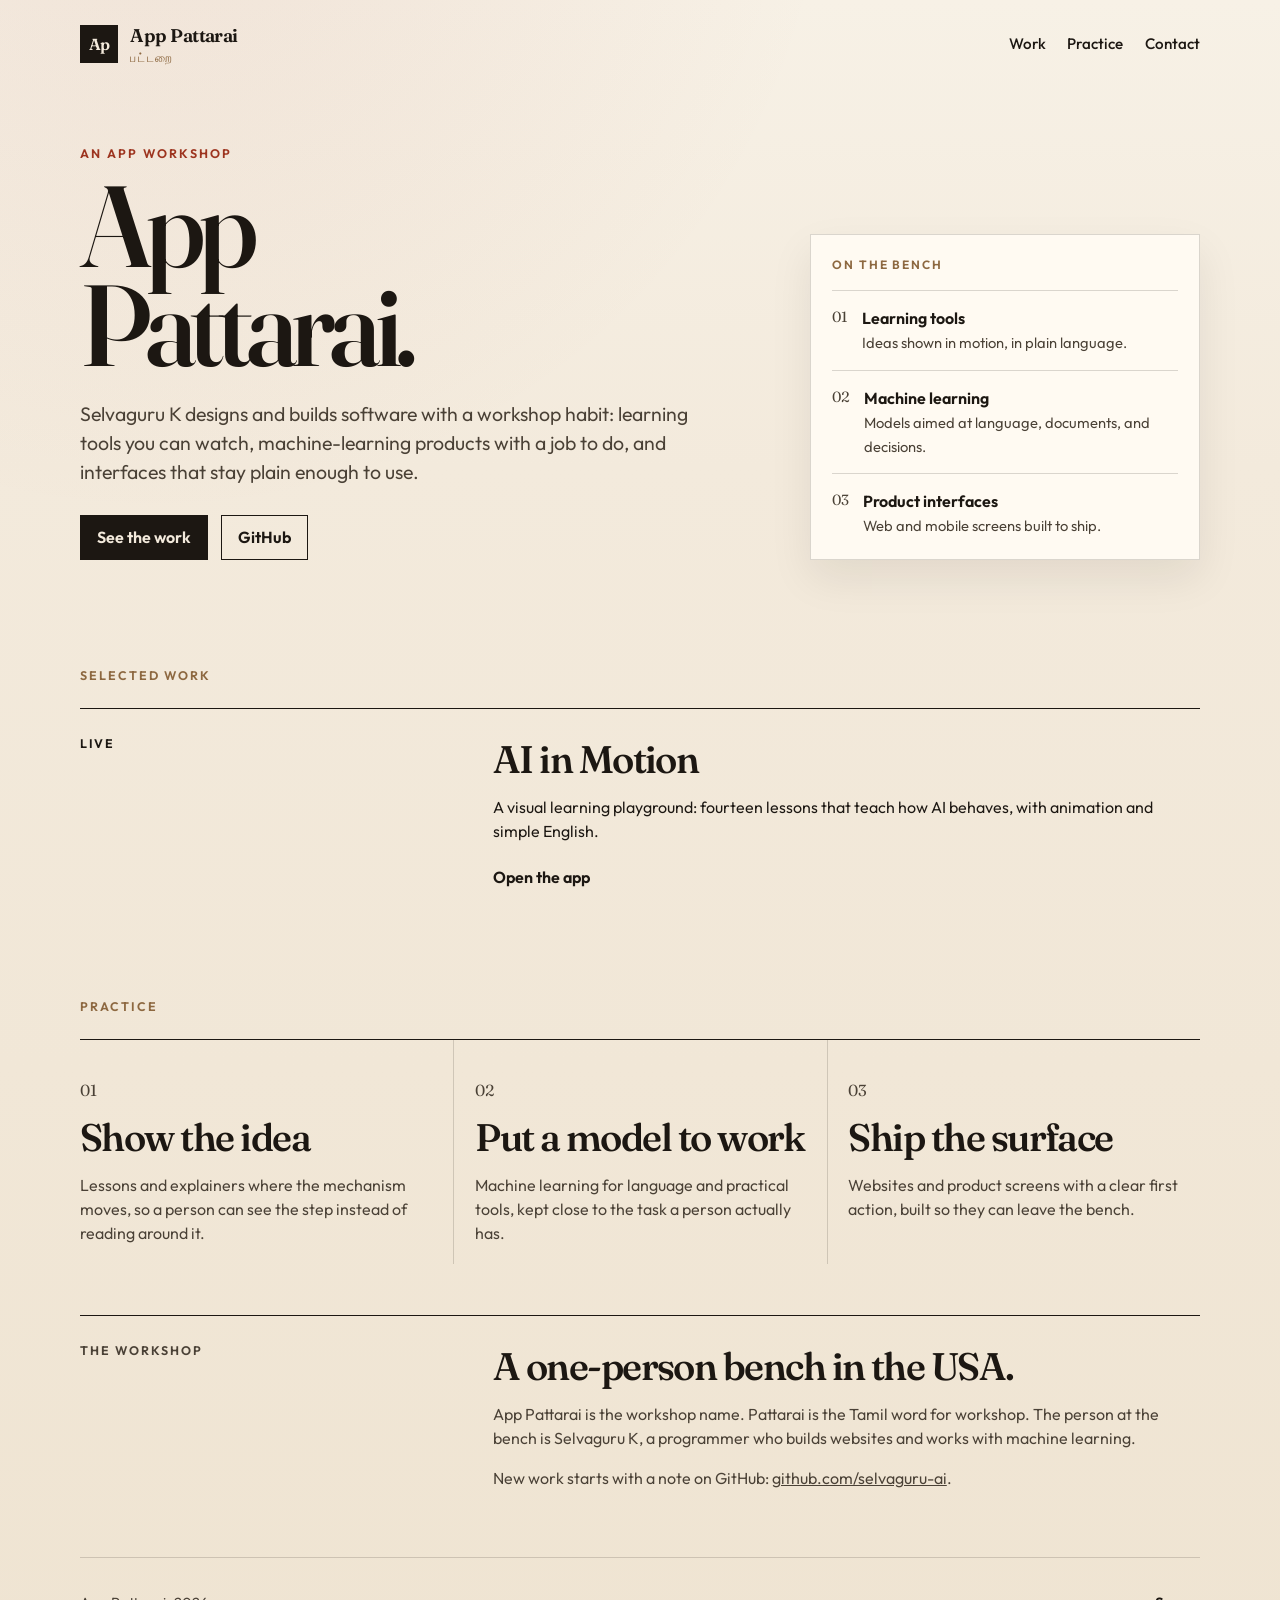
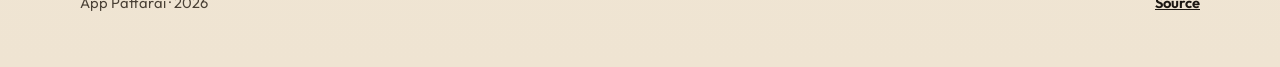
==== index.html @ 79a83de9 "Publish the App Pattarai workshop site. Co-authored-by: Cursor <cursoragent@cursor.com>" ====
<!DOCTYPE html>
<html lang="en">
  <head>
    <meta charset="utf-8" />
    <meta name="viewport" content="width=device-width, initial-scale=1" />
    <title>App Pattarai — an app workshop</title>
    <meta
      name="description"
      content="App Pattarai is Selvaguru K’s app workshop. We design and build learning tools, machine-learning products, and interfaces you can actually use."
    />
    <link rel="canonical" href="https://selvaguru-ai.github.io/" />
    <meta property="og:title" content="App Pattarai — an app workshop" />
    <meta
      property="og:description"
      content="Learning tools, machine-learning products, and interfaces, built by Selvaguru K."
    />
    <meta property="og:url" content="https://selvaguru-ai.github.io/" />
    <meta property="og:type" content="website" />
    <link rel="icon" href="favicon.svg" type="image/svg+xml" />
    <link rel="preconnect" href="https://fonts.googleapis.com" />
    <link rel="preconnect" href="https://fonts.gstatic.com" crossorigin />
    <link
      href="https://fonts.googleapis.com/css2?family=Fraunces:opsz,wght@9..144,500;9..144,620&family=Outfit:wght@380;500;640&display=swap"
      rel="stylesheet"
    />
    <style>
      :root {
        --ink: #1c1712;
        --ink-soft: #4a4136;
        --paper: #f3eadc;
        --paper-deep: #e7dcc8;
        --oxide: #9d341f;
        --brass: #8d6840;
        --line: rgba(28, 23, 18, 0.16);
        --shadow: 0 18px 40px rgba(28, 23, 18, 0.08);
      }

      * {
        box-sizing: border-box;
      }

      html {
        scroll-behavior: smooth;
      }

      body {
        margin: 0;
        color: var(--ink);
        background:
          radial-gradient(circle at 12% -10%, rgba(157, 52, 31, 0.08), transparent 32%),
          linear-gradient(180deg, #f7f1e6 0%, var(--paper) 28%, #efe4d2 100%);
        font-family: Outfit, "Avenir Next", "Segoe UI", sans-serif;
        font-weight: 380;
        line-height: 1.5;
      }

      a {
        color: inherit;
      }

      .skip {
        position: absolute;
        left: 1rem;
        top: -4rem;
        background: var(--ink);
        color: var(--paper);
        padding: 0.6rem 0.9rem;
        z-index: 5;
      }

      .skip:focus {
        top: 1rem;
      }

      .wrap {
        width: min(1120px, calc(100% - 2.4rem));
        margin: 0 auto;
      }

      header {
        display: flex;
        align-items: center;
        justify-content: space-between;
        gap: 1.5rem;
        padding: 1.35rem 0 0.4rem;
      }

      .brand {
        display: flex;
        align-items: center;
        gap: 0.75rem;
        text-decoration: none;
      }

      .mark {
        width: 2.4rem;
        height: 2.4rem;
        display: grid;
        place-items: center;
        background: var(--ink);
        color: var(--paper);
        font-family: Fraunces, Georgia, serif;
        font-weight: 620;
        letter-spacing: -0.04em;
      }

      .brand-name {
        font-family: Fraunces, Georgia, serif;
        font-size: 1.15rem;
        font-weight: 620;
        letter-spacing: -0.03em;
      }

      .brand small {
        display: block;
        color: var(--brass);
        font-family: Outfit, sans-serif;
        font-size: 0.72rem;
        font-weight: 500;
        letter-spacing: 0.14em;
        text-transform: uppercase;
      }

      nav {
        display: flex;
        gap: 1.35rem;
      }

      nav a {
        text-decoration: none;
        font-size: 0.95rem;
        font-weight: 500;
      }

      nav a:hover,
      nav a:focus-visible {
        color: var(--oxide);
      }

      .hero {
        display: grid;
        grid-template-columns: 1.4fr 0.8fr;
        gap: 3rem;
        align-items: end;
        padding: 4.5rem 0 3.5rem;
      }

      .eyebrow {
        margin: 0 0 0.8rem;
        color: var(--oxide);
        font-size: 0.78rem;
        font-weight: 640;
        letter-spacing: 0.18em;
        text-transform: uppercase;
      }

      h1 {
        margin: 0;
        font-family: Fraunces, Georgia, serif;
        font-weight: 560;
        font-size: clamp(4.2rem, 9vw, 7.4rem);
        line-height: 0.86;
        letter-spacing: -0.055em;
      }

      h1 span {
        display: block;
      }

      .lede {
        max-width: 38rem;
        margin: 1.5rem 0 0;
        color: var(--ink-soft);
        font-size: 1.22rem;
      }

      .actions {
        display: flex;
        flex-wrap: wrap;
        gap: 0.8rem;
        margin-top: 1.8rem;
      }

      .button {
        display: inline-flex;
        align-items: center;
        min-height: 2.8rem;
        padding: 0.55rem 1rem;
        text-decoration: none;
        font-weight: 640;
        border: 1px solid var(--ink);
      }

      .button.solid {
        background: var(--ink);
        color: var(--paper);
      }

      .button.solid:hover,
      .button.solid:focus-visible {
        background: var(--oxide);
        border-color: var(--oxide);
      }

      .button.ghost:hover,
      .button.ghost:focus-visible {
        background: var(--ink);
        color: var(--paper);
      }

      .ticket {
        background: #fffaf2;
        border: 1px solid var(--line);
        box-shadow: var(--shadow);
        padding: 1.3rem 1.3rem 0.4rem;
      }

      .ticket p {
        margin: 0 0 1rem;
        color: var(--brass);
        font-size: 0.75rem;
        font-weight: 640;
        letter-spacing: 0.16em;
        text-transform: uppercase;
      }

      .ticket ol {
        list-style: none;
        margin: 0;
        padding: 0;
      }

      .ticket li {
        display: grid;
        grid-template-columns: auto 1fr;
        gap: 0.85rem;
        padding: 0.95rem 0;
        border-top: 1px solid var(--line);
      }

      .ticket strong {
        display: block;
        font-weight: 640;
      }

      .ticket span {
        color: var(--ink-soft);
        font-size: 0.92rem;
      }

      .num {
        font-family: Fraunces, Georgia, serif;
        color: var(--oxide);
      }

      section {
        padding: 3.2rem 0;
      }

      .section-label {
        margin: 0 0 1.4rem;
        font-size: 0.78rem;
        font-weight: 640;
        letter-spacing: 0.16em;
        text-transform: uppercase;
        color: var(--brass);
      }

      .bench {
        display: grid;
        grid-template-columns: repeat(3, 1fr);
        border-top: 1px solid var(--ink);
      }

      .bench article {
        padding: 1.4rem 1.3rem 0.2rem 0;
      }

      .bench article + article {
        padding-left: 1.3rem;
        border-left: 1px solid var(--line);
      }

      h2 {
        margin: 0.35rem 0 0.45rem;
        font-family: Fraunces, Georgia, serif;
        font-size: clamp(1.8rem, 3vw, 2.4rem);
        font-weight: 560;
        letter-spacing: -0.04em;
        line-height: 1;
      }

      .bench p,
      .about p,
      .work p {
        color: var(--ink-soft);
      }

      .work-piece {
        display: grid;
        grid-template-columns: 0.7fr 1.3fr;
        gap: 2rem;
        padding: 1.6rem 0 0.4rem;
        border-top: 1px solid var(--ink);
        text-decoration: none;
      }

      .work-piece:hover h2,
      .work-piece:focus-visible h2 {
        color: var(--oxide);
      }

      .work-kicker {
        margin: 0;
        font-size: 0.78rem;
        font-weight: 640;
        letter-spacing: 0.14em;
        text-transform: uppercase;
      }

      .go {
        display: inline-block;
        margin-top: 0.4rem;
        font-weight: 640;
      }

      .about {
        display: grid;
        grid-template-columns: 0.7fr 1.3fr;
        gap: 2rem;
        border-top: 1px solid var(--ink);
        padding-top: 1.6rem;
      }

      footer {
        display: flex;
        justify-content: space-between;
        gap: 1rem;
        padding: 1.2rem 0 2.4rem;
        border-top: 1px solid var(--line);
        color: var(--ink-soft);
        font-size: 0.92rem;
      }

      footer a {
        font-weight: 640;
        color: var(--ink);
      }

      @media (max-width: 800px) {
        header,
        .hero,
        .bench,
        .work-piece,
        .about,
        footer {
          display: block;
        }

        nav {
          margin-top: 0.8rem;
        }

        .hero {
          padding-top: 2.6rem;
        }

        .ticket {
          margin-top: 2rem;
        }

        .bench article,
        .bench article + article {
          padding: 1.2rem 0;
          border-left: 0;
          border-top: 1px solid var(--line);
        }

        .work-piece h2,
        .about h2 {
          margin-top: 0.6rem;
        }

        footer {
          padding-bottom: 2rem;
        }

        footer p + p {
          margin-top: 0.4rem;
        }
      }

      @media (prefers-reduced-motion: reduce) {
        html {
          scroll-behavior: auto;
        }
      }
    </style>
  </head>
  <body>
    <a class="skip" href="#work">Skip to work</a>
    <div class="wrap">
      <header>
        <a class="brand" href="#top">
          <span class="mark" aria-hidden="true">Ap</span>
          <span>
            <span class="brand-name">App Pattarai</span>
            <small>பட்டறை</small>
          </span>
        </a>
        <nav aria-label="Primary">
          <a href="#work">Work</a>
          <a href="#practice">Practice</a>
          <a href="#contact">Contact</a>
        </nav>
      </header>

      <main id="top">
        <section class="hero">
          <div>
            <p class="eyebrow">An app workshop</p>
            <h1>
              <span>App</span>
              <span>Pattarai.</span>
            </h1>
            <p class="lede">
              Selvaguru K designs and builds software with a workshop habit:
              learning tools you can watch, machine-learning products with a
              job to do, and interfaces that stay plain enough to use.
            </p>
            <div class="actions">
              <a class="button solid" href="#work">See the work</a>
              <a class="button ghost" href="https://github.com/selvaguru-ai">GitHub</a>
            </div>
          </div>
          <aside class="ticket" aria-label="What the workshop takes on">
            <p>On the bench</p>
            <ol>
              <li>
                <span class="num">01</span>
                <div>
                  <strong>Learning tools</strong>
                  <span>Ideas shown in motion, in plain language.</span>
                </div>
              </li>
              <li>
                <span class="num">02</span>
                <div>
                  <strong>Machine learning</strong>
                  <span>Models aimed at language, documents, and decisions.</span>
                </div>
              </li>
              <li>
                <span class="num">03</span>
                <div>
                  <strong>Product interfaces</strong>
                  <span>Web and mobile screens built to ship.</span>
                </div>
              </li>
            </ol>
          </aside>
        </section>

        <section id="work">
          <p class="section-label">Selected work</p>
          <a class="work-piece" href="https://ai-in-motion-beta.vercel.app">
            <p class="work-kicker">Live</p>
            <div>
              <h2>AI in Motion</h2>
              <p>
                A visual learning playground: fourteen lessons that teach how
                AI behaves, with animation and simple English.
              </p>
              <span class="go">Open the app</span>
            </div>
          </a>
        </section>

        <section id="practice">
          <p class="section-label">Practice</p>
          <div class="bench">
            <article>
              <p class="num">01</p>
              <h2>Show the idea</h2>
              <p>
                Lessons and explainers where the mechanism moves, so a person
                can see the step instead of reading around it.
              </p>
            </article>
            <article>
              <p class="num">02</p>
              <h2>Put a model to work</h2>
              <p>
                Machine learning for language and practical tools, kept close
                to the task a person actually has.
              </p>
            </article>
            <article>
              <p class="num">03</p>
              <h2>Ship the surface</h2>
              <p>
                Websites and product screens with a clear first action, built
                so they can leave the bench.
              </p>
            </article>
          </div>
        </section>

        <section class="about" id="contact">
          <p class="section-label">The workshop</p>
          <div>
            <h2>A one-person bench in the USA.</h2>
            <p>
              App Pattarai is the workshop name. Pattarai is the Tamil word
              for workshop. The person at the bench is Selvaguru K, a
              programmer who builds websites and works with machine learning.
            </p>
            <p>
              New work starts with a note on GitHub:
              <a href="https://github.com/selvaguru-ai">github.com/selvaguru-ai</a>.
            </p>
          </div>
        </section>
      </main>

      <footer>
        <p>App Pattarai · 2026</p>
        <p><a href="https://github.com/selvaguru-ai/selvaguru-ai.github.io">Source</a></p>
      </footer>
    </div>
  </body>
</html>
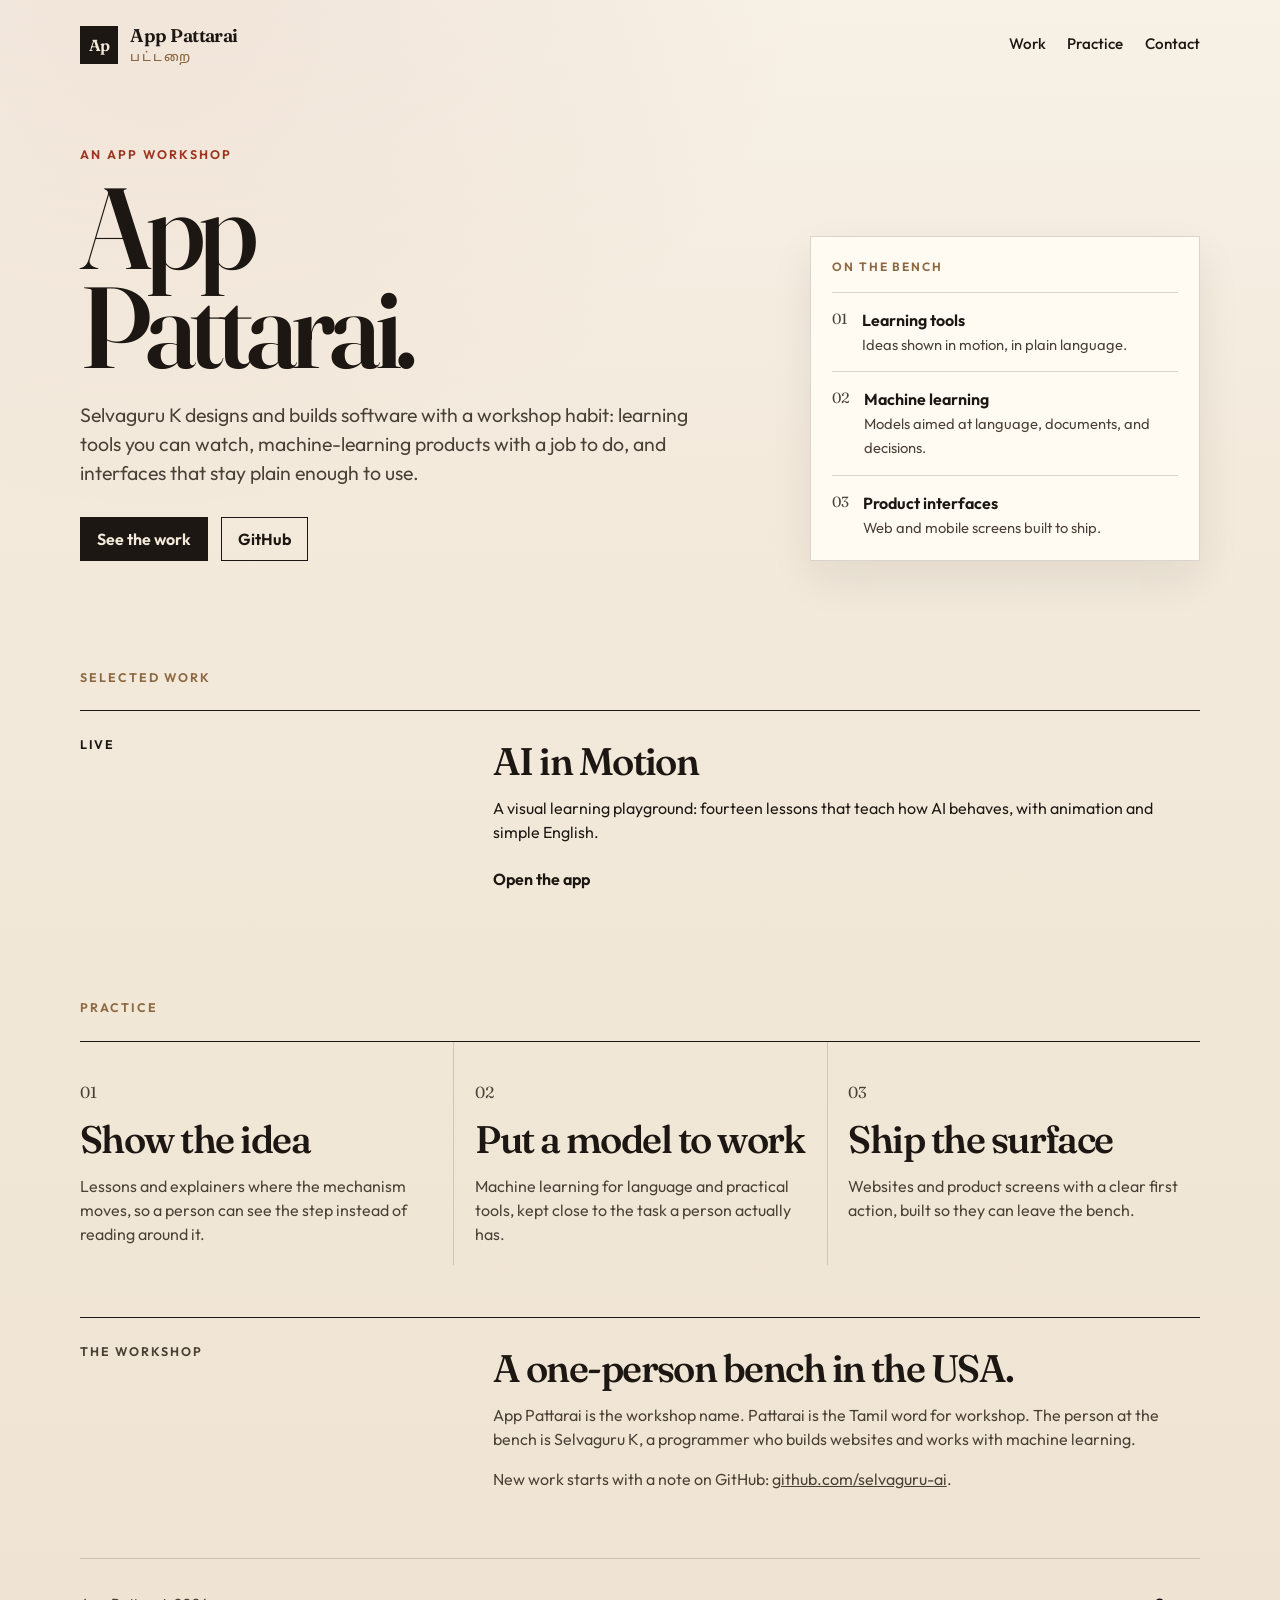
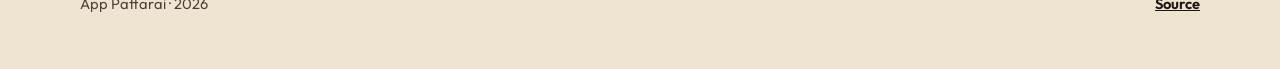
==== commit 33527c55: "Keep the workshop card readable on a narrow screen. Co-authored-by: Cursor <cursoragent@cursor.com>" ====
--- a/index.html
+++ b/index.html
@@ -20,7 +20,7 @@
     <link rel="preconnect" href="https://fonts.googleapis.com" />
     <link rel="preconnect" href="https://fonts.gstatic.com" crossorigin />
     <link
-      href="https://fonts.googleapis.com/css2?family=Fraunces:opsz,wght@9..144,500;9..144,620&family=Outfit:wght@380;500;640&display=swap"
+      href="https://fonts.googleapis.com/css2?family=Fraunces:opsz,wght@9..144,500;9..144,620&family=Noto+Sans+Tamil:wght@500&family=Outfit:wght@380;500;640&display=swap"
       rel="stylesheet"
     />
     <style>
@@ -45,6 +45,7 @@
 
       body {
         margin: 0;
+        overflow-wrap: break-word;
         color: var(--ink);
         background:
           radial-gradient(circle at 12% -10%, rgba(157, 52, 31, 0.08), transparent 32%),
@@ -114,8 +115,8 @@
       .brand small {
         display: block;
         color: var(--brass);
-        font-family: Outfit, sans-serif;
-        font-size: 0.72rem;
+        font-family: "Noto Sans Tamil", Outfit, sans-serif;
+        font-size: 0.78rem;
         font-weight: 500;
         letter-spacing: 0.14em;
         text-transform: uppercase;
@@ -232,7 +233,7 @@
 
       .ticket li {
         display: grid;
-        grid-template-columns: auto 1fr;
+        grid-template-columns: auto minmax(0, 1fr);
         gap: 0.85rem;
         padding: 0.95rem 0;
         border-top: 1px solid var(--line);
@@ -279,6 +280,13 @@
       .bench article + article {
         padding-left: 1.3rem;
         border-left: 1px solid var(--line);
+      }
+
+      .bench article,
+      .work-piece,
+      .about,
+      .ticket {
+        min-width: 0;
       }
 
       h2 {
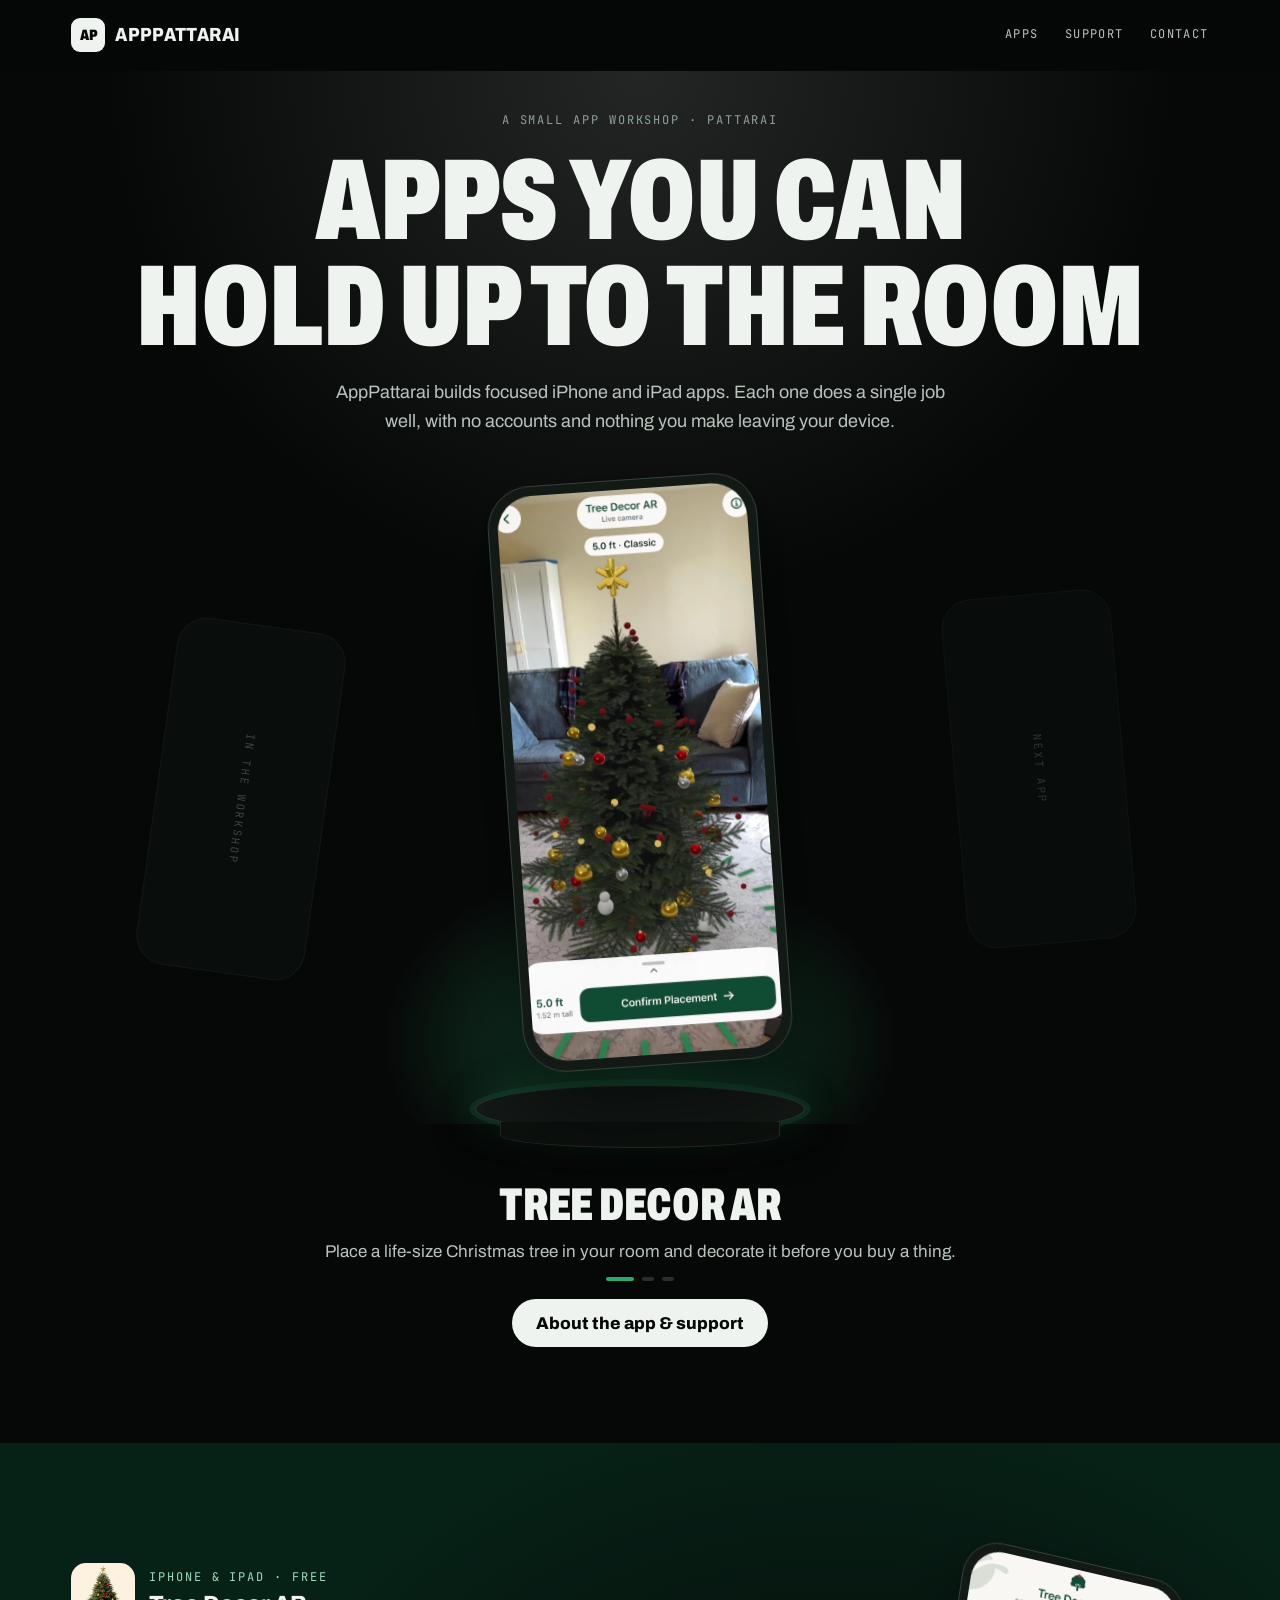
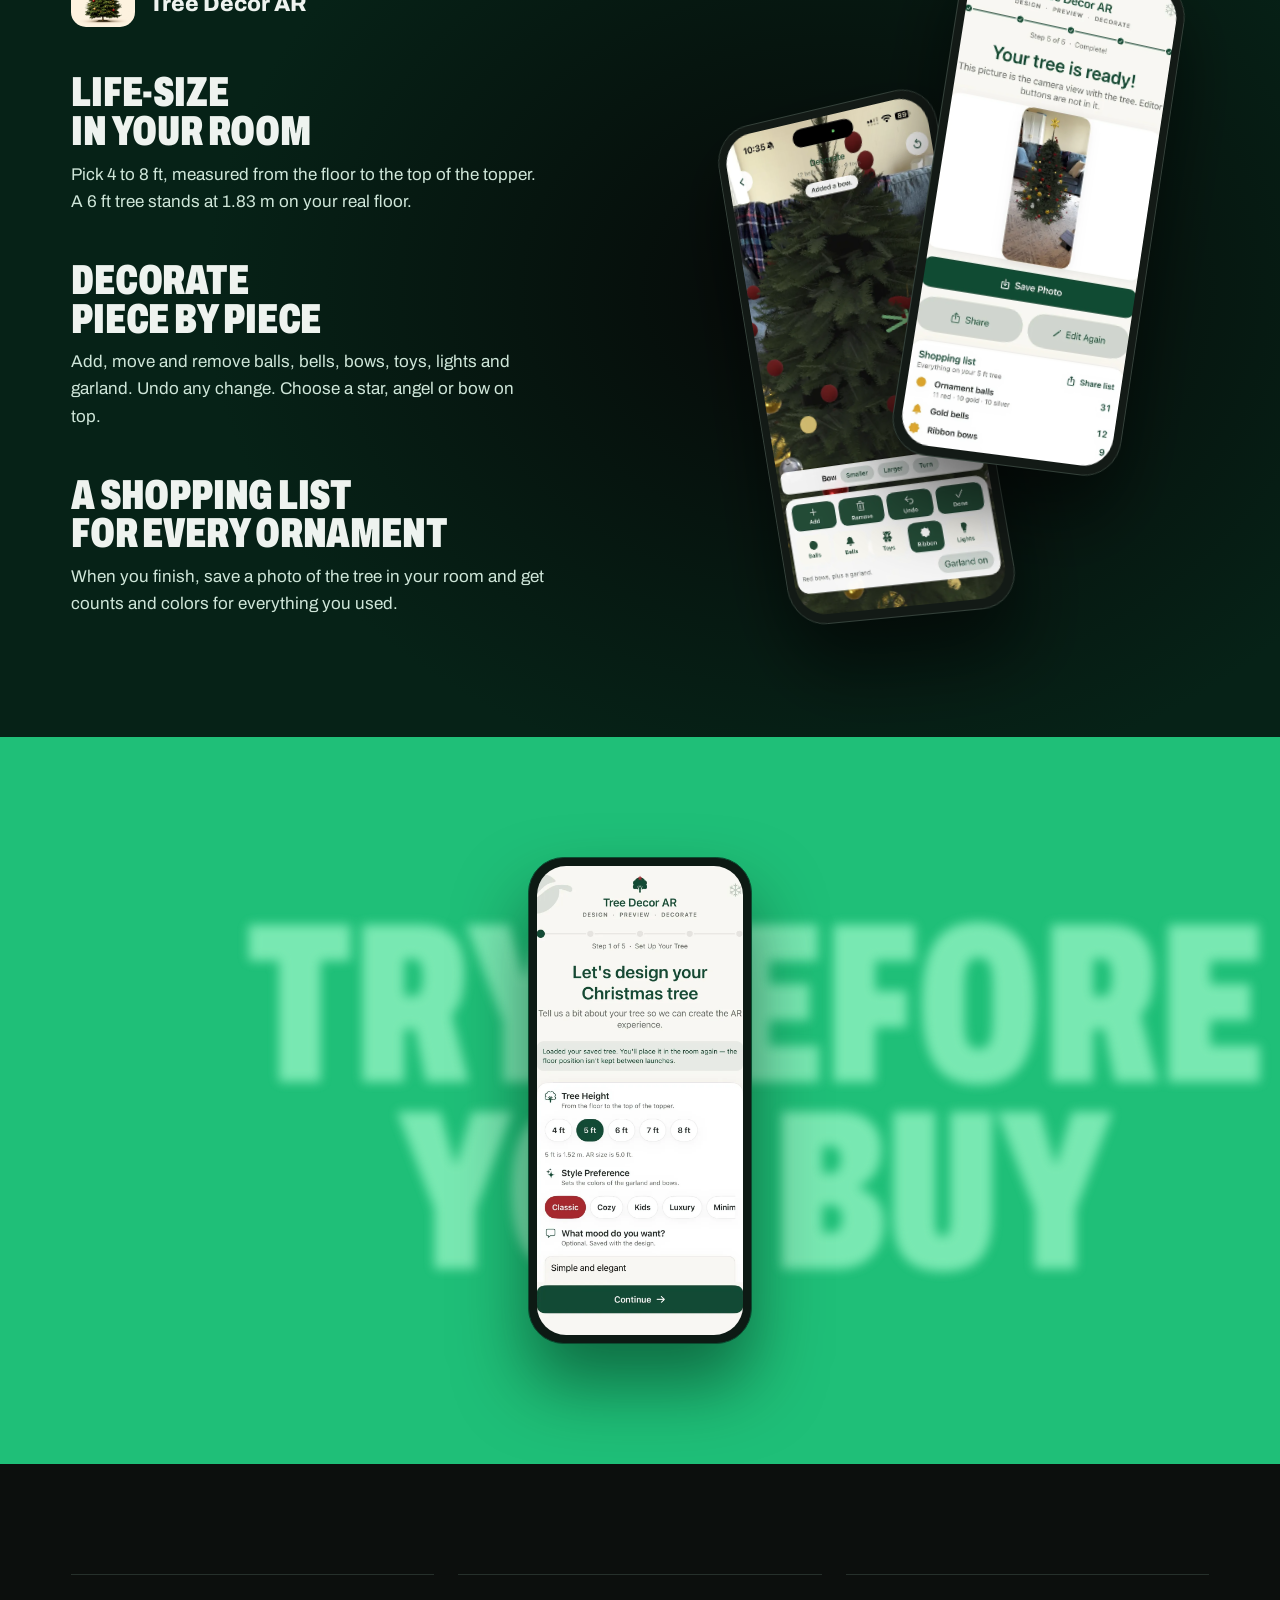
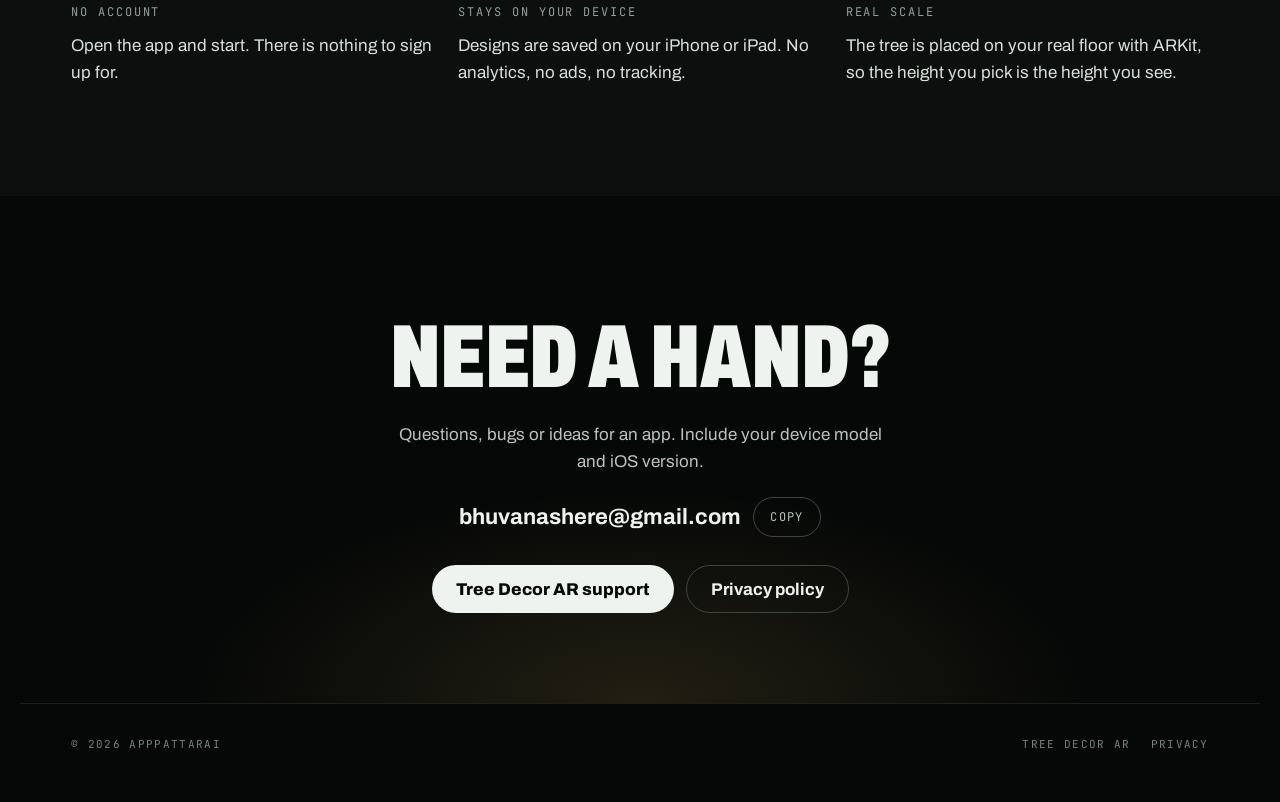
==== commit 06d3ca29: "Replace site with the AppPattarai website Home page, Tree Decor AR support page and its privacy poli" ====
--- a/index.html
+++ b/index.html
@@ -1,540 +1,162 @@
-<!DOCTYPE html>
+<!doctype html>
 <html lang="en">
-  <head>
-    <meta charset="utf-8" />
-    <meta name="viewport" content="width=device-width, initial-scale=1" />
-    <title>App Pattarai — an app workshop</title>
-    <meta
-      name="description"
-      content="App Pattarai is Selvaguru K’s app workshop. We design and build learning tools, machine-learning products, and interfaces you can actually use."
-    />
-    <link rel="canonical" href="https://selvaguru-ai.github.io/" />
-    <meta property="og:title" content="App Pattarai — an app workshop" />
-    <meta
-      property="og:description"
-      content="Learning tools, machine-learning products, and interfaces, built by Selvaguru K."
-    />
-    <meta property="og:url" content="https://selvaguru-ai.github.io/" />
-    <meta property="og:type" content="website" />
-    <link rel="icon" href="favicon.svg" type="image/svg+xml" />
-    <link rel="preconnect" href="https://fonts.googleapis.com" />
-    <link rel="preconnect" href="https://fonts.gstatic.com" crossorigin />
-    <link
-      href="https://fonts.googleapis.com/css2?family=Fraunces:opsz,wght@9..144,500;9..144,620&family=Noto+Sans+Tamil:wght@500&family=Outfit:wght@380;500;640&display=swap"
-      rel="stylesheet"
-    />
-    <style>
-      :root {
-        --ink: #1c1712;
-        --ink-soft: #4a4136;
-        --paper: #f3eadc;
-        --paper-deep: #e7dcc8;
-        --oxide: #9d341f;
-        --brass: #8d6840;
-        --line: rgba(28, 23, 18, 0.16);
-        --shadow: 0 18px 40px rgba(28, 23, 18, 0.08);
-      }
+<head>
+<meta charset="utf-8">
+<meta name="viewport" content="width=device-width, initial-scale=1">
+<title>AppPattarai</title>
+<meta name="description" content="AppPattarai builds focused iPhone and iPad apps, starting with Tree Decor AR.">
+<meta name="theme-color" content="#060807">
+<meta property="og:title" content="AppPattarai">
+<meta property="og:description" content="Focused iPhone and iPad apps, starting with Tree Decor AR.">
+<meta property="og:image" content="assets/img/tree-place.jpg">
+<link rel="icon" href="assets/img/tree-decor-ar-icon.png">
+<link rel="apple-touch-icon" href="apple-touch-icon.png">
+<link rel="preconnect" href="https://fonts.googleapis.com">
+<link rel="preconnect" href="https://fonts.gstatic.com" crossorigin>
+<link rel="stylesheet" href="https://fonts.googleapis.com/css2?family=Archivo:wdth,wght@62..125,400..900&family=JetBrains+Mono:wght@500&display=swap">
+<link rel="stylesheet" href="assets/site.css">
+</head>
+<body>
+<a class="skip" href="#main">Skip to content</a>
 
-      * {
-        box-sizing: border-box;
-      }
+<header class="site-header">
+  <div class="wrap">
+    <a class="brand" href="./" aria-label="AppPattarai home">
+      <span class="brand-mark" aria-hidden="true">AP</span>
+      <span class="brand-name">APPPATTARAI</span>
+    </a>
+    <nav class="nav" aria-label="Main">
+      <a href="#apps">Apps</a>
+      <a href="tree-decor-ar/">Support</a>
+      <a href="#contact">Contact</a>
+    </nav>
+  </div>
+</header>
 
-      html {
-        scroll-behavior: smooth;
-      }
+<main id="main">
+  <section class="hero" aria-labelledby="hero-title">
+    <div class="wrap hero-copy">
+      <p class="label">A small app workshop · Pattarai</p>
+      <h1 id="hero-title" class="display">Apps you can<br>hold up to the room</h1>
+      <p class="hero-lede">AppPattarai builds focused iPhone and iPad apps. Each one does a single job well, with no accounts and nothing you make leaving your device.</p>
+    </div>
 
-      body {
-        margin: 0;
-        overflow-wrap: break-word;
-        color: var(--ink);
-        background:
-          radial-gradient(circle at 12% -10%, rgba(157, 52, 31, 0.08), transparent 32%),
-          linear-gradient(180deg, #f7f1e6 0%, var(--paper) 28%, #efe4d2 100%);
-        font-family: Outfit, "Avenir Next", "Segoe UI", sans-serif;
-        font-weight: 380;
-        line-height: 1.5;
-      }
+    <div id="apps" class="stage">
+      <div class="ghost left" aria-hidden="true"><span>In the workshop</span></div>
+      <div class="ghost right" aria-hidden="true"><span>Next app</span></div>
+      <div class="spot" aria-hidden="true"></div>
+      <div class="pedestal" aria-hidden="true"><div class="pedestal-top"></div><div class="pedestal-base"></div></div>
+      <figure class="phone hero-phone">
+        <picture>
+          <source srcset="assets/img/tree-place.webp" type="image/webp">
+          <img src="assets/img/tree-place.jpg" width="780" height="1695" alt="Tree Decor AR placing a decorated 5 ft Christmas tree in front of a sofa">
+        </picture>
+      </figure>
+    </div>
 
-      a {
-        color: inherit;
-      }
+    <div class="wrap stage-title">
+      <h2 class="display">Tree Decor AR</h2>
+      <p>Place a life-size Christmas tree in your room and decorate it before you buy a thing.</p>
+      <div class="dots" aria-hidden="true"><span></span><span></span><span></span></div>
+      <div class="btn-row">
+        <a class="btn solid" href="tree-decor-ar/">About the app &amp; support</a>
+      </div>
+    </div>
+  </section>
 
-      .skip {
-        position: absolute;
-        left: 1rem;
-        top: -4rem;
-        background: var(--ink);
-        color: var(--paper);
-        padding: 0.6rem 0.9rem;
-        z-index: 5;
-      }
+  <section class="story" aria-labelledby="story-title">
+    <div class="wrap story-grid">
+      <div class="story-copy">
+        <div class="app-id reveal">
+          <img src="assets/img/tree-decor-ar-icon.png" width="64" height="64" alt="Tree Decor AR app icon">
+          <div>
+            <p class="label">iPhone &amp; iPad · Free</p>
+            <strong id="story-title">Tree Decor AR</strong>
+          </div>
+        </div>
+        <div class="point reveal">
+          <h3 class="display">Life-size<br>in your room</h3>
+          <p>Pick 4 to 8 ft, measured from the floor to the top of the topper. A 6 ft tree stands at 1.83 m on your real floor.</p>
+        </div>
+        <div class="point reveal">
+          <h3 class="display">Decorate<br>piece by piece</h3>
+          <p>Add, move and remove balls, bells, bows, toys, lights and garland. Undo any change. Choose a star, angel or bow on top.</p>
+        </div>
+        <div class="point reveal">
+          <h3 class="display">A shopping list<br>for every ornament</h3>
+          <p>When you finish, save a photo of the tree in your room and get counts and colors for everything you used.</p>
+        </div>
+      </div>
+      <div class="story-phones">
+        <figure class="phone a">
+          <picture>
+            <source srcset="assets/img/tree-decorate.webp" type="image/webp">
+            <img src="assets/img/tree-decorate.jpg" width="780" height="1695" loading="lazy" alt="Decorating the tree with a ribbon bow selected">
+          </picture>
+        </figure>
+        <figure class="phone b">
+          <picture>
+            <source srcset="assets/img/tree-ready.webp" type="image/webp">
+            <img src="assets/img/tree-ready.jpg" width="780" height="1695" loading="lazy" alt="Finished tree photo with a shopping list of ornaments">
+          </picture>
+        </figure>
+      </div>
+    </div>
+  </section>
 
-      .skip:focus {
-        top: 1rem;
-      }
+  <section class="slogan" aria-label="Try before you buy">
+    <p class="slogan-text" aria-hidden="true">Try before<br>you buy</p>
+    <figure class="phone">
+      <picture>
+        <source srcset="assets/img/tree-setup.webp" type="image/webp">
+        <img src="assets/img/tree-setup.jpg" width="780" height="1695" loading="lazy" alt="Tree setup screen with height and style choices">
+      </picture>
+    </figure>
+  </section>
 
-      .wrap {
-        width: min(1120px, calc(100% - 2.4rem));
-        margin: 0 auto;
-      }
+  <section class="promises" aria-label="How our apps work">
+    <div class="wrap promise-grid">
+      <div class="promise reveal">
+        <p class="label">No account</p>
+        <p>Open the app and start. There is nothing to sign up for.</p>
+      </div>
+      <div class="promise reveal">
+        <p class="label">Stays on your device</p>
+        <p>Designs are saved on your iPhone or iPad. No analytics, no ads, no tracking.</p>
+      </div>
+      <div class="promise reveal">
+        <p class="label">Real scale</p>
+        <p>The tree is placed on your real floor with ARKit, so the height you pick is the height you see.</p>
+      </div>
+    </div>
+  </section>
 
-      header {
-        display: flex;
-        align-items: center;
-        justify-content: space-between;
-        gap: 1.5rem;
-        padding: 1.35rem 0 0.4rem;
-      }
+  <section id="contact" class="contact" aria-labelledby="contact-title">
+    <div class="wrap">
+      <h2 id="contact-title" class="display">Need a hand?</h2>
+      <p>Questions, bugs or ideas for an app. Include your device model and iOS version.</p>
+      <div class="email-row">
+        <a class="email" href="mailto:bhuvanashere@gmail.com">bhuvanashere@gmail.com</a>
+        <button class="copy-btn" type="button" data-copy="bhuvanashere@gmail.com">Copy</button>
+      </div>
+      <div class="btn-row">
+        <a class="btn solid" href="tree-decor-ar/">Tree Decor AR support</a>
+        <a class="btn ghosted" href="tree-decor-ar/privacy/">Privacy policy</a>
+      </div>
+    </div>
+  </section>
+</main>
 
-      .brand {
-        display: flex;
-        align-items: center;
-        gap: 0.75rem;
-        text-decoration: none;
-      }
+<footer class="site-footer">
+  <div class="wrap">
+    <span>© 2026 AppPattarai</span>
+    <nav aria-label="Footer">
+      <a href="tree-decor-ar/">Tree Decor AR</a>
+      <a href="tree-decor-ar/privacy/">Privacy</a>
+    </nav>
+  </div>
+</footer>
 
-      .mark {
-        width: 2.4rem;
-        height: 2.4rem;
-        display: grid;
-        place-items: center;
-        background: var(--ink);
-        color: var(--paper);
-        font-family: Fraunces, Georgia, serif;
-        font-weight: 620;
-        letter-spacing: -0.04em;
-      }
-
-      .brand-name {
-        font-family: Fraunces, Georgia, serif;
-        font-size: 1.15rem;
-        font-weight: 620;
-        letter-spacing: -0.03em;
-      }
-
-      .brand small {
-        display: block;
-        color: var(--brass);
-        font-family: "Noto Sans Tamil", Outfit, sans-serif;
-        font-size: 0.78rem;
-        font-weight: 500;
-        letter-spacing: 0.14em;
-        text-transform: uppercase;
-      }
-
-      nav {
-        display: flex;
-        gap: 1.35rem;
-      }
-
-      nav a {
-        text-decoration: none;
-        font-size: 0.95rem;
-        font-weight: 500;
-      }
-
-      nav a:hover,
-      nav a:focus-visible {
-        color: var(--oxide);
-      }
-
-      .hero {
-        display: grid;
-        grid-template-columns: 1.4fr 0.8fr;
-        gap: 3rem;
-        align-items: end;
-        padding: 4.5rem 0 3.5rem;
-      }
-
-      .eyebrow {
-        margin: 0 0 0.8rem;
-        color: var(--oxide);
-        font-size: 0.78rem;
-        font-weight: 640;
-        letter-spacing: 0.18em;
-        text-transform: uppercase;
-      }
-
-      h1 {
-        margin: 0;
-        font-family: Fraunces, Georgia, serif;
-        font-weight: 560;
-        font-size: clamp(4.2rem, 9vw, 7.4rem);
-        line-height: 0.86;
-        letter-spacing: -0.055em;
-      }
-
-      h1 span {
-        display: block;
-      }
-
-      .lede {
-        max-width: 38rem;
-        margin: 1.5rem 0 0;
-        color: var(--ink-soft);
-        font-size: 1.22rem;
-      }
-
-      .actions {
-        display: flex;
-        flex-wrap: wrap;
-        gap: 0.8rem;
-        margin-top: 1.8rem;
-      }
-
-      .button {
-        display: inline-flex;
-        align-items: center;
-        min-height: 2.8rem;
-        padding: 0.55rem 1rem;
-        text-decoration: none;
-        font-weight: 640;
-        border: 1px solid var(--ink);
-      }
-
-      .button.solid {
-        background: var(--ink);
-        color: var(--paper);
-      }
-
-      .button.solid:hover,
-      .button.solid:focus-visible {
-        background: var(--oxide);
-        border-color: var(--oxide);
-      }
-
-      .button.ghost:hover,
-      .button.ghost:focus-visible {
-        background: var(--ink);
-        color: var(--paper);
-      }
-
-      .ticket {
-        background: #fffaf2;
-        border: 1px solid var(--line);
-        box-shadow: var(--shadow);
-        padding: 1.3rem 1.3rem 0.4rem;
-      }
-
-      .ticket p {
-        margin: 0 0 1rem;
-        color: var(--brass);
-        font-size: 0.75rem;
-        font-weight: 640;
-        letter-spacing: 0.16em;
-        text-transform: uppercase;
-      }
-
-      .ticket ol {
-        list-style: none;
-        margin: 0;
-        padding: 0;
-      }
-
-      .ticket li {
-        display: grid;
-        grid-template-columns: auto minmax(0, 1fr);
-        gap: 0.85rem;
-        padding: 0.95rem 0;
-        border-top: 1px solid var(--line);
-      }
-
-      .ticket strong {
-        display: block;
-        font-weight: 640;
-      }
-
-      .ticket span {
-        color: var(--ink-soft);
-        font-size: 0.92rem;
-      }
-
-      .num {
-        font-family: Fraunces, Georgia, serif;
-        color: var(--oxide);
-      }
-
-      section {
-        padding: 3.2rem 0;
-      }
-
-      .section-label {
-        margin: 0 0 1.4rem;
-        font-size: 0.78rem;
-        font-weight: 640;
-        letter-spacing: 0.16em;
-        text-transform: uppercase;
-        color: var(--brass);
-      }
-
-      .bench {
-        display: grid;
-        grid-template-columns: repeat(3, 1fr);
-        border-top: 1px solid var(--ink);
-      }
-
-      .bench article {
-        padding: 1.4rem 1.3rem 0.2rem 0;
-      }
-
-      .bench article + article {
-        padding-left: 1.3rem;
-        border-left: 1px solid var(--line);
-      }
-
-      .bench article,
-      .work-piece,
-      .about,
-      .ticket {
-        min-width: 0;
-      }
-
-      h2 {
-        margin: 0.35rem 0 0.45rem;
-        font-family: Fraunces, Georgia, serif;
-        font-size: clamp(1.8rem, 3vw, 2.4rem);
-        font-weight: 560;
-        letter-spacing: -0.04em;
-        line-height: 1;
-      }
-
-      .bench p,
-      .about p,
-      .work p {
-        color: var(--ink-soft);
-      }
-
-      .work-piece {
-        display: grid;
-        grid-template-columns: 0.7fr 1.3fr;
-        gap: 2rem;
-        padding: 1.6rem 0 0.4rem;
-        border-top: 1px solid var(--ink);
-        text-decoration: none;
-      }
-
-      .work-piece:hover h2,
-      .work-piece:focus-visible h2 {
-        color: var(--oxide);
-      }
-
-      .work-kicker {
-        margin: 0;
-        font-size: 0.78rem;
-        font-weight: 640;
-        letter-spacing: 0.14em;
-        text-transform: uppercase;
-      }
-
-      .go {
-        display: inline-block;
-        margin-top: 0.4rem;
-        font-weight: 640;
-      }
-
-      .about {
-        display: grid;
-        grid-template-columns: 0.7fr 1.3fr;
-        gap: 2rem;
-        border-top: 1px solid var(--ink);
-        padding-top: 1.6rem;
-      }
-
-      footer {
-        display: flex;
-        justify-content: space-between;
-        gap: 1rem;
-        padding: 1.2rem 0 2.4rem;
-        border-top: 1px solid var(--line);
-        color: var(--ink-soft);
-        font-size: 0.92rem;
-      }
-
-      footer a {
-        font-weight: 640;
-        color: var(--ink);
-      }
-
-      @media (max-width: 800px) {
-        header,
-        .hero,
-        .bench,
-        .work-piece,
-        .about,
-        footer {
-          display: block;
-        }
-
-        nav {
-          margin-top: 0.8rem;
-        }
-
-        .hero {
-          padding-top: 2.6rem;
-        }
-
-        .ticket {
-          margin-top: 2rem;
-        }
-
-        .bench article,
-        .bench article + article {
-          padding: 1.2rem 0;
-          border-left: 0;
-          border-top: 1px solid var(--line);
-        }
-
-        .work-piece h2,
-        .about h2 {
-          margin-top: 0.6rem;
-        }
-
-        footer {
-          padding-bottom: 2rem;
-        }
-
-        footer p + p {
-          margin-top: 0.4rem;
-        }
-      }
-
-      @media (prefers-reduced-motion: reduce) {
-        html {
-          scroll-behavior: auto;
-        }
-      }
-    </style>
-  </head>
-  <body>
-    <a class="skip" href="#work">Skip to work</a>
-    <div class="wrap">
-      <header>
-        <a class="brand" href="#top">
-          <span class="mark" aria-hidden="true">Ap</span>
-          <span>
-            <span class="brand-name">App Pattarai</span>
-            <small>பட்டறை</small>
-          </span>
-        </a>
-        <nav aria-label="Primary">
-          <a href="#work">Work</a>
-          <a href="#practice">Practice</a>
-          <a href="#contact">Contact</a>
-        </nav>
-      </header>
-
-      <main id="top">
-        <section class="hero">
-          <div>
-            <p class="eyebrow">An app workshop</p>
-            <h1>
-              <span>App</span>
-              <span>Pattarai.</span>
-            </h1>
-            <p class="lede">
-              Selvaguru K designs and builds software with a workshop habit:
-              learning tools you can watch, machine-learning products with a
-              job to do, and interfaces that stay plain enough to use.
-            </p>
-            <div class="actions">
-              <a class="button solid" href="#work">See the work</a>
-              <a class="button ghost" href="https://github.com/selvaguru-ai">GitHub</a>
-            </div>
-          </div>
-          <aside class="ticket" aria-label="What the workshop takes on">
-            <p>On the bench</p>
-            <ol>
-              <li>
-                <span class="num">01</span>
-                <div>
-                  <strong>Learning tools</strong>
-                  <span>Ideas shown in motion, in plain language.</span>
-                </div>
-              </li>
-              <li>
-                <span class="num">02</span>
-                <div>
-                  <strong>Machine learning</strong>
-                  <span>Models aimed at language, documents, and decisions.</span>
-                </div>
-              </li>
-              <li>
-                <span class="num">03</span>
-                <div>
-                  <strong>Product interfaces</strong>
-                  <span>Web and mobile screens built to ship.</span>
-                </div>
-              </li>
-            </ol>
-          </aside>
-        </section>
-
-        <section id="work">
-          <p class="section-label">Selected work</p>
-          <a class="work-piece" href="https://ai-in-motion-beta.vercel.app">
-            <p class="work-kicker">Live</p>
-            <div>
-              <h2>AI in Motion</h2>
-              <p>
-                A visual learning playground: fourteen lessons that teach how
-                AI behaves, with animation and simple English.
-              </p>
-              <span class="go">Open the app</span>
-            </div>
-          </a>
-        </section>
-
-        <section id="practice">
-          <p class="section-label">Practice</p>
-          <div class="bench">
-            <article>
-              <p class="num">01</p>
-              <h2>Show the idea</h2>
-              <p>
-                Lessons and explainers where the mechanism moves, so a person
-                can see the step instead of reading around it.
-              </p>
-            </article>
-            <article>
-              <p class="num">02</p>
-              <h2>Put a model to work</h2>
-              <p>
-                Machine learning for language and practical tools, kept close
-                to the task a person actually has.
-              </p>
-            </article>
-            <article>
-              <p class="num">03</p>
-              <h2>Ship the surface</h2>
-              <p>
-                Websites and product screens with a clear first action, built
-                so they can leave the bench.
-              </p>
-            </article>
-          </div>
-        </section>
-
-        <section class="about" id="contact">
-          <p class="section-label">The workshop</p>
-          <div>
-            <h2>A one-person bench in the USA.</h2>
-            <p>
-              App Pattarai is the workshop name. Pattarai is the Tamil word
-              for workshop. The person at the bench is Selvaguru K, a
-              programmer who builds websites and works with machine learning.
-            </p>
-            <p>
-              New work starts with a note on GitHub:
-              <a href="https://github.com/selvaguru-ai">github.com/selvaguru-ai</a>.
-            </p>
-          </div>
-        </section>
-      </main>
-
-      <footer>
-        <p>App Pattarai · 2026</p>
-        <p><a href="https://github.com/selvaguru-ai/selvaguru-ai.github.io">Source</a></p>
-      </footer>
-    </div>
-  </body>
+<script src="assets/site.js" defer></script>
+</body>
 </html>
--- a/assets/site.css
+++ b/assets/site.css
@@ -0,0 +1,200 @@
+/* AppPattarai — dark stage, one glow color per app, heavy condensed uppercase display */
+:root {
+  --ink: #060807;
+  --ink-2: #0c0f0d;
+  --panel: #0f1512;
+  --line: #1d2622;
+  --line-2: #2a3a31;
+  --text: #eef3ef;
+  --text-2: #b9c4bd;
+  --text-3: #8fa197;
+  --pine: #2aa86d;
+  --pine-deep: #0f5a3b;
+  --pine-night: #062217;
+  --mint: #9fd9bb;
+  --gold: #e8c46a;
+  --display: "Archivo", "Helvetica Neue", Arial, sans-serif;
+  --mono: "JetBrains Mono", ui-monospace, SFMono-Regular, Menlo, monospace;
+  --gutter: max(20px, 4vw);
+  color-scheme: dark;
+}
+
+* { box-sizing: border-box; }
+html { scroll-behavior: smooth; }
+@media (prefers-reduced-motion: reduce) { html { scroll-behavior: auto; } }
+body {
+  margin: 0;
+  background: var(--ink);
+  color: var(--text);
+  font-family: var(--display);
+  font-size: 17px;
+  line-height: 1.6;
+  -webkit-font-smoothing: antialiased;
+  overflow-x: hidden;
+}
+img { max-width: 100%; display: block; }
+a { color: var(--gold); text-underline-offset: 3px; }
+a:hover { color: #f6dc96; }
+:focus-visible { outline: 3px solid var(--gold); outline-offset: 3px; border-radius: 6px; }
+
+.skip { position: absolute; left: -999px; top: 8px; background: var(--text); color: var(--ink); padding: 8px 14px; border-radius: 8px; z-index: 100; }
+.skip:focus { left: 8px; }
+
+.wrap { max-width: 1240px; margin: 0 auto; padding-left: var(--gutter); padding-right: var(--gutter); }
+.label { font-family: var(--mono); font-size: 12px; letter-spacing: 0.16em; text-transform: uppercase; color: var(--text-3); margin: 0; }
+.display {
+  margin: 0;
+  font-weight: 900;
+  font-stretch: 68%;
+  line-height: 0.92;
+  letter-spacing: -0.005em;
+  text-transform: uppercase;
+  text-wrap: balance;
+}
+
+/* Header */
+.site-header { position: sticky; top: 0; z-index: 50; background: rgba(6, 8, 7, 0.72); backdrop-filter: blur(14px); -webkit-backdrop-filter: blur(14px); border-bottom: 1px solid transparent; transition: border-color .3s; }
+.site-header.scrolled { border-bottom-color: var(--line); }
+.site-header .wrap { display: flex; flex-wrap: wrap; align-items: center; justify-content: space-between; gap: 12px 24px; padding-block: 18px; }
+.brand { display: flex; align-items: center; gap: 10px; color: var(--text); text-decoration: none; }
+.brand-mark { width: 34px; height: 34px; border-radius: 9px; background: var(--text); color: var(--ink); display: grid; place-items: center; font-weight: 900; font-size: 15px; font-stretch: 75%; }
+.brand-name { font-weight: 800; font-size: 19px; letter-spacing: 0.02em; font-stretch: 85%; }
+.brand:hover { color: var(--text); }
+.nav { display: flex; flex-wrap: wrap; gap: 8px 26px; }
+.nav a { font-family: var(--mono); font-size: 12px; letter-spacing: 0.12em; text-transform: uppercase; color: var(--text-2); text-decoration: none; padding: 6px 0; }
+.nav a:hover, .nav a[aria-current="page"] { color: var(--text); }
+
+/* Phone frame */
+.phone { margin: 0; flex: 0 0 auto; width: var(--w, 260px); aspect-ratio: 9 / 19.55; border-radius: calc(var(--w, 260px) * 0.16); padding: calc(var(--w, 260px) * 0.035); background: #131a16; border: 1px solid #34413a; box-shadow: 0 40px 80px rgba(0, 0, 0, 0.6); }
+.phone img { width: 100%; height: 100%; object-fit: cover; border-radius: calc(var(--w, 260px) * 0.13); }
+
+/* Hero stage */
+.hero { position: relative; padding: 40px 0 96px; background: radial-gradient(ellipse 60% 55% at 50% 0%, rgba(232, 240, 235, 0.13), rgba(6, 8, 7, 0) 70%); }
+.hero-copy { display: flex; flex-direction: column; align-items: center; gap: 18px; text-align: center; }
+.hero h1 { font-size: clamp(50px, 9vw, 132px); }
+.hero-lede { margin: 0; max-width: 34em; font-size: 18px; color: var(--text-2); }
+.stage { position: relative; height: 700px; max-width: 1100px; margin: 48px auto 0; display: flex; justify-content: center; align-items: flex-end; }
+.stage .spot { position: absolute; bottom: 60px; left: 50%; width: min(560px, 92%); height: 280px; transform: translateX(-50%); background: radial-gradient(ellipse at 50% 70%, rgba(42, 168, 109, 0.42), rgba(6, 8, 7, 0) 65%); pointer-events: none; }
+.pedestal { position: absolute; bottom: 36px; left: 50%; transform: translateX(-50%); display: flex; flex-direction: column; align-items: center; }
+.pedestal-top { width: 330px; height: 48px; border-radius: 50%; background: #121815; border: 1px solid var(--line-2); box-shadow: 0 0 0 6px rgba(42, 168, 109, 0.12), 0 0 40px rgba(42, 168, 109, 0.25), 0 18px 40px rgba(0, 0, 0, 0.6); }
+.pedestal-base { width: 280px; height: 26px; margin-top: -11px; border-radius: 0 0 50% 50%; background: #0b100d; border: 1px solid #1f2b25; border-top: 0; }
+.stage .hero-phone { --w: 270px; position: relative; z-index: 2; margin-bottom: 118px; will-change: transform; }
+.ghost { position: absolute; width: 170px; height: 350px; border-radius: 30px; background: #0d1210; border: 1px solid #1c2521; display: grid; place-items: center; }
+.ghost span { font-family: var(--mono); font-size: 11px; letter-spacing: 0.16em; color: #66766d; text-transform: uppercase; writing-mode: vertical-rl; }
+.ghost.left { left: 6%; bottom: 210px; opacity: .55; transform: rotate(8deg); }
+.ghost.right { right: 6%; bottom: 240px; opacity: .4; transform: rotate(-5deg); }
+.stage-title { display: flex; flex-direction: column; align-items: center; gap: 12px; text-align: center; }
+.stage-title h2 { font-size: 46px; }
+.stage-title p { margin: 0; color: var(--text-2); }
+.dots { display: flex; gap: 8px; }
+.dots span { width: 12px; height: 4px; border-radius: 2px; background: #26302b; }
+.dots span:first-child { width: 28px; background: var(--pine); }
+
+@keyframes float { 0%, 100% { translate: 0 0; } 50% { translate: 0 -14px; } }
+@keyframes glow { 0%, 100% { opacity: .75; } 50% { opacity: 1; } }
+.motion .hero-phone { animation: float 6s ease-in-out infinite; }
+.motion .spot { animation: glow 4s ease-in-out infinite; }
+
+/* App story: background shifts from night to pine as it scrolls in */
+.story { position: relative; padding: 120px 0; background: var(--story-bg, radial-gradient(ellipse 70% 80% at 65% 50%, var(--pine-deep), var(--pine-night) 70%)); }
+.story-grid { display: grid; grid-template-columns: minmax(0, 1fr) minmax(0, 1fr); gap: 64px; align-items: center; }
+.story-copy { display: flex; flex-direction: column; gap: 46px; min-width: 0; }
+.app-id { display: flex; align-items: center; gap: 14px; }
+.app-id img { width: 64px; height: 64px; border-radius: 15px; }
+.app-id .label { color: var(--mint); }
+.app-id strong { display: block; font-size: 22px; font-weight: 800; }
+.point { display: flex; flex-direction: column; gap: 10px; }
+.point h3 { font-size: 42px; }
+.point p { margin: 0; max-width: 28em; color: #cfe6d9; }
+.story-phones { position: sticky; top: 90px; display: flex; justify-content: center; align-items: center; padding: 40px 0; min-width: 0; }
+.story-phones .phone { --w: 236px; transition: transform .2s linear; }
+.story-phones .phone.a { z-index: 1; transform: rotate(-6deg) translateY(30px); }
+.story-phones .phone.b { z-index: 2; margin-left: -54px; transform: rotate(5deg) translateY(-30px); }
+
+.reveal { transition: opacity .7s ease, transform .7s ease; }
+.motion .reveal:not(.in) { opacity: 0; transform: translateY(28px); }
+
+/* Loud moment */
+.slogan { position: relative; overflow: hidden; background: #1fbf78; padding: 120px 0; display: grid; place-items: center; }
+.slogan-text { position: absolute; inset: 0; margin: 0; display: grid; place-items: center; text-align: center; font-weight: 900; font-stretch: 62%; font-size: clamp(88px, 17vw, 270px); line-height: 0.82; text-transform: uppercase; color: #8af0bd; filter: blur(5px); opacity: .85; will-change: transform; pointer-events: none; }
+.slogan .phone { --w: 224px; position: relative; border-color: #0a4d31; background: #0d1a14; box-shadow: 0 40px 70px rgba(0, 40, 22, 0.55); }
+.motion .slogan .phone { animation: float 6s ease-in-out infinite; }
+
+/* Promises */
+.promises { padding: 110px 0; background: var(--ink-2); }
+.promise-grid { display: grid; grid-template-columns: repeat(auto-fit, minmax(min(260px, 100%), 1fr)); gap: 24px; }
+.promise { display: flex; flex-direction: column; gap: 10px; padding-top: 28px; border-top: 1px solid #26302b; }
+.promise p:last-child { margin: 0; font-size: 17px; color: #d7e0da; }
+
+/* Contact */
+.contact { padding: 120px 0 90px; background: radial-gradient(ellipse 50% 60% at 50% 100%, rgba(232, 196, 106, 0.12), rgba(6, 8, 7, 0) 70%); }
+.contact .wrap { display: flex; flex-direction: column; align-items: center; gap: 22px; text-align: center; }
+.contact h2 { font-size: clamp(44px, 7vw, 92px); }
+.contact p { margin: 0; max-width: 30em; color: var(--text-2); }
+.email-row { display: flex; flex-wrap: wrap; align-items: center; justify-content: center; gap: 12px; }
+.email { font-size: 22px; font-weight: 700; color: var(--text); text-decoration: none; word-break: break-all; }
+.email:hover { color: var(--gold); }
+.copy-btn { font: inherit; font-family: var(--mono); font-size: 12px; letter-spacing: 0.12em; text-transform: uppercase; min-height: 40px; padding: 0 16px; border-radius: 999px; border: 1px solid #3a4740; background: transparent; color: var(--text-2); cursor: pointer; }
+.copy-btn:hover { color: var(--text); border-color: #5b6b62; }
+.btn-row { display: flex; flex-wrap: wrap; justify-content: center; gap: 12px; margin-top: 6px; }
+.btn { display: inline-flex; align-items: center; min-height: 48px; padding: 0 24px; border-radius: 999px; font-weight: 800; text-decoration: none; }
+.btn.solid { background: var(--text); color: var(--ink); }
+.btn.solid:hover { background: #fff; color: var(--ink); }
+.btn.ghosted { border: 1px solid #3a4740; color: var(--text); font-weight: 700; }
+.btn.ghosted:hover { border-color: #5b6b62; color: var(--text); }
+
+/* Footer */
+.site-footer .wrap { display: flex; flex-wrap: wrap; justify-content: space-between; gap: 12px; padding-block: 32px 48px; border-top: 1px solid #1a211d; }
+.site-footer, .site-footer a { font-family: var(--mono); font-size: 11px; letter-spacing: 0.12em; text-transform: uppercase; color: #74847b; text-decoration: none; }
+.site-footer a:hover { color: var(--text); }
+.site-footer nav { display: flex; gap: 20px; flex-wrap: wrap; }
+
+/* App support page */
+.app-hero { padding: 40px 0 100px; background: radial-gradient(ellipse 70% 90% at 75% 40%, var(--pine-deep), var(--ink) 70%); }
+.app-hero-grid { display: grid; grid-template-columns: minmax(0, 1.2fr) minmax(0, 0.8fr); gap: 48px; align-items: center; }
+.app-hero-copy { display: flex; flex-direction: column; gap: 22px; min-width: 0; }
+.app-hero-copy .app-icon { width: 72px; height: 72px; border-radius: 17px; }
+.app-hero h1 { font-size: clamp(56px, 9vw, 124px); line-height: 0.88; }
+.app-hero p.lede { margin: 0; max-width: 30em; font-size: 18px; color: #cfe6d9; }
+.app-hero .phone { --w: 250px; transform: rotate(4deg); justify-self: center; }
+.doc { max-width: 760px; margin: 0 auto; padding: 40px var(--gutter) 80px; }
+.doc section { padding: 56px 0; border-bottom: 1px solid var(--line); display: flex; flex-direction: column; gap: 18px; scroll-margin-top: 80px; }
+.doc section:last-child { border-bottom: 0; }
+.doc h2 { font-size: 50px; }
+.doc h3 { margin: 10px 0 0; font-size: 19px; font-weight: 700; }
+.doc p { margin: 0; color: var(--text-2); }
+.doc .lead { color: #d7e0da; }
+.steps { margin: 0; padding: 0; list-style: none; display: flex; flex-direction: column; gap: 14px; counter-reset: s; }
+.steps li { display: flex; gap: 16px; align-items: baseline; color: #d7e0da; counter-increment: s; }
+.steps li::before { content: counter(s, decimal-leading-zero); font-family: var(--mono); font-size: 13px; color: var(--pine); }
+.faq { display: flex; flex-direction: column; gap: 4px; }
+.faq details { border-top: 1px solid var(--line); padding: 18px 0; }
+.faq details:last-child { border-bottom: 1px solid var(--line); }
+.faq summary { cursor: pointer; font-size: 19px; font-weight: 700; list-style: none; display: flex; justify-content: space-between; gap: 16px; }
+.faq summary::-webkit-details-marker { display: none; }
+.faq summary::after { content: "+"; font-family: var(--mono); color: var(--pine); font-size: 20px; line-height: 1.2; transition: transform .2s; }
+.faq details[open] summary::after { transform: rotate(45deg); }
+.faq details p { margin-top: 10px; }
+.contact-card { display: flex; flex-wrap: wrap; align-items: center; justify-content: space-between; gap: 12px; padding: 20px 22px; border-radius: 14px; background: var(--panel); border: 1px solid #22302a; }
+.meta-row { display: flex; flex-wrap: wrap; gap: 10px 24px; }
+
+@media (max-width: 1000px) {
+  .story-grid { grid-template-columns: minmax(0, 1fr); }
+  .story-phones { position: relative; top: 0; order: -1; }
+}
+@media (max-width: 760px) {
+  .ghost { display: none; }
+  .stage { height: 600px; }
+  .stage .hero-phone { --w: 220px; margin-bottom: 104px; }
+  .pedestal-top { width: 270px; }
+  .pedestal-base { width: 230px; }
+  .app-hero-grid { grid-template-columns: minmax(0, 1fr); }
+  .app-hero .phone { display: none; }
+  .nav { gap: 6px 16px; }
+}
+@media (max-width: 480px) {
+  .story-phones .phone { --w: 170px; }
+  .story-phones .phone.b { margin-left: -40px; }
+  .point h3 { font-size: 34px; }
+  .doc h2 { font-size: 40px; }
+}
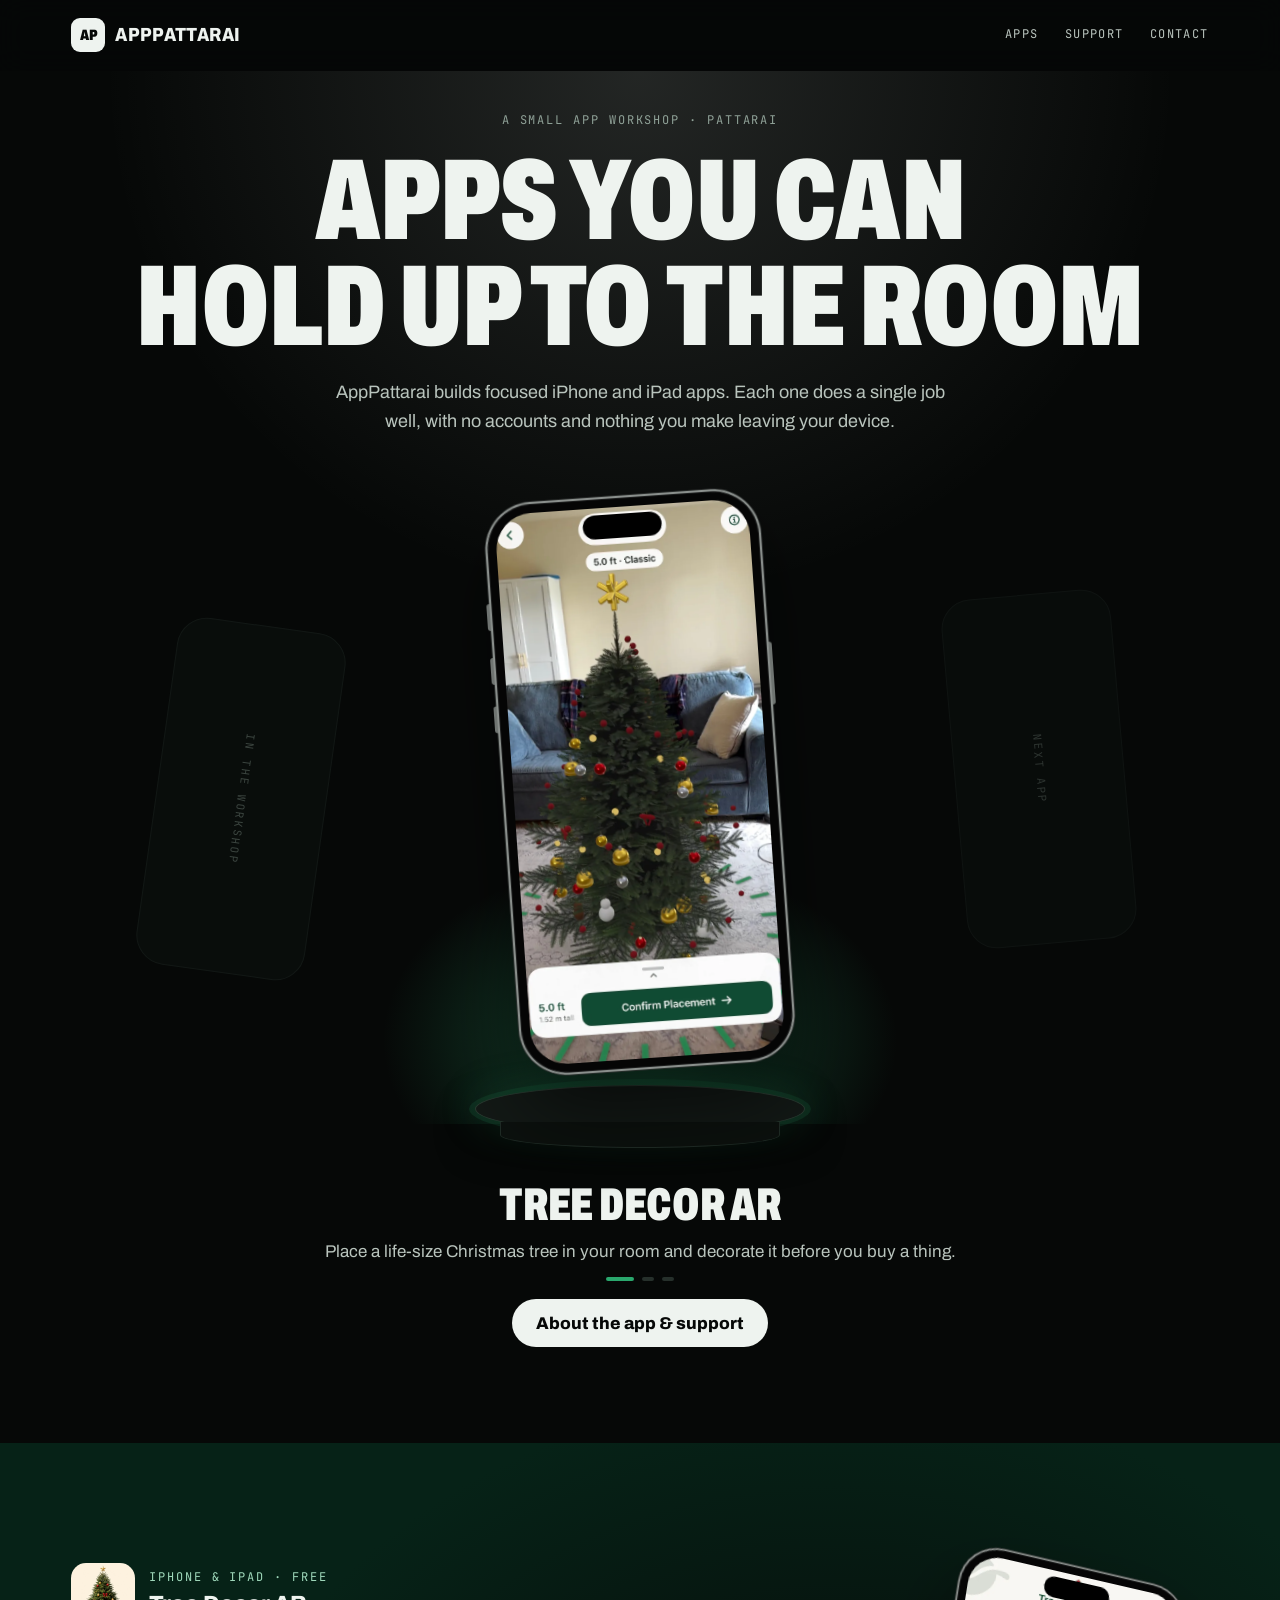
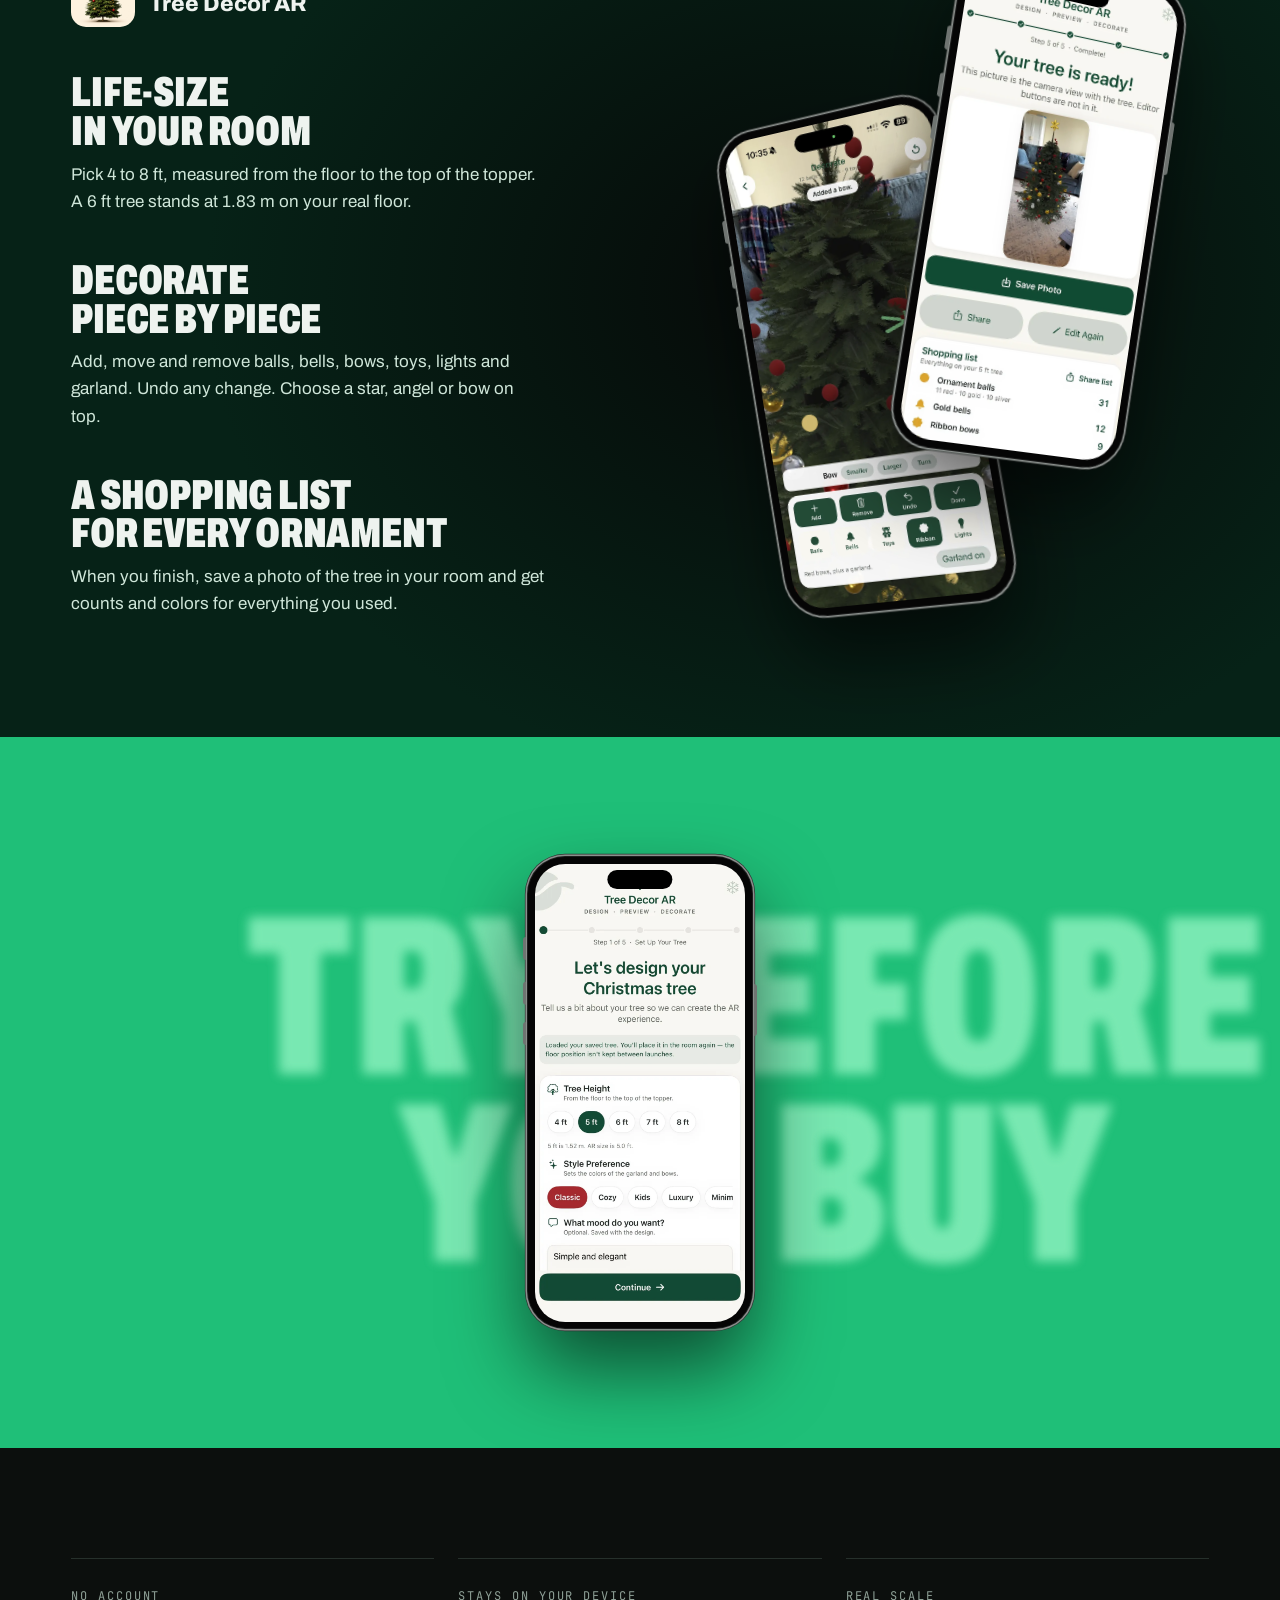
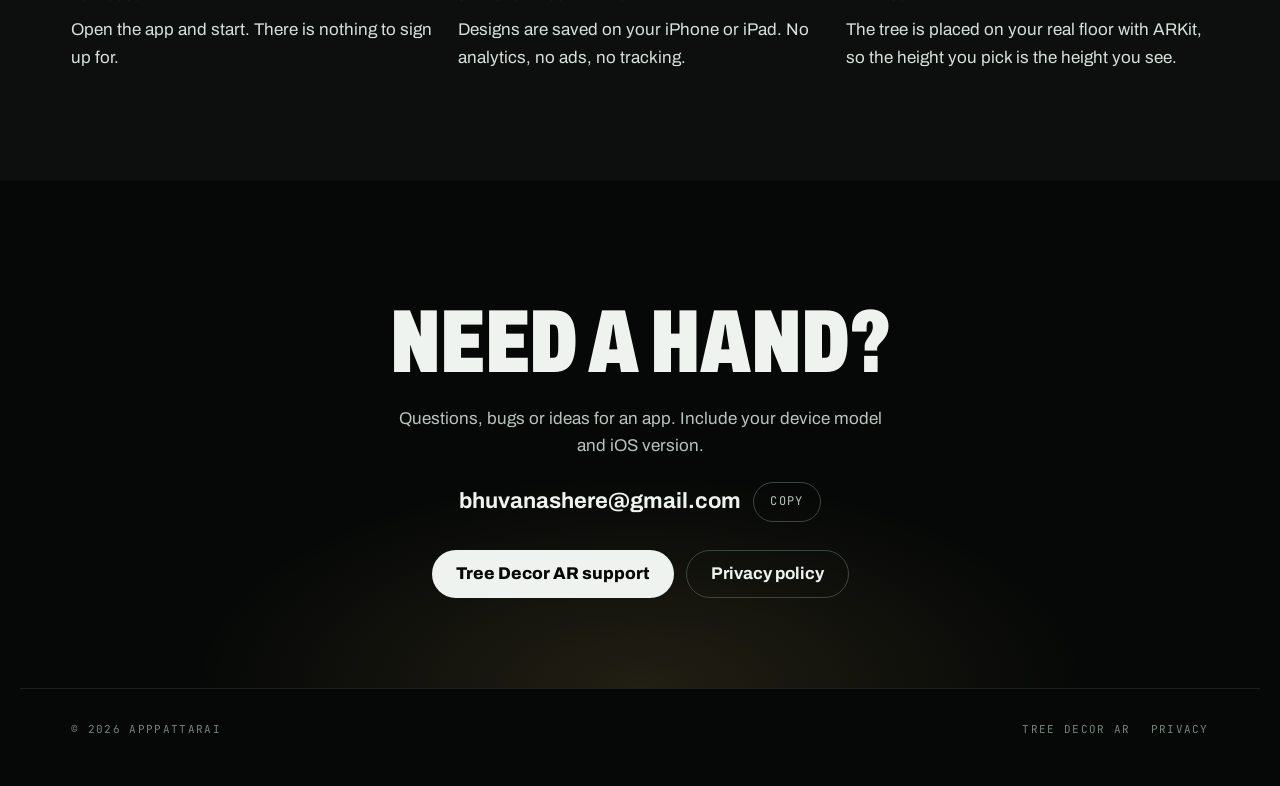
==== commit 9dabd188: "Draw phones as real iPhones Thin black bezel, titanium edge, side buttons and a Dynamic Island, with" ====
--- a/index.html
+++ b/index.html
@@ -88,7 +88,7 @@
         </div>
       </div>
       <div class="story-phones">
-        <figure class="phone a">
+        <figure class="phone a has-island">
           <picture>
             <source srcset="assets/img/tree-decorate.webp" type="image/webp">
             <img src="assets/img/tree-decorate.jpg" width="780" height="1695" loading="lazy" alt="Decorating the tree with a ribbon bow selected">
--- a/assets/site.css
+++ b/assets/site.css
@@ -64,9 +64,37 @@
 .nav a { font-family: var(--mono); font-size: 12px; letter-spacing: 0.12em; text-transform: uppercase; color: var(--text-2); text-decoration: none; padding: 6px 0; }
 .nav a:hover, .nav a[aria-current="page"] { color: var(--text); }
 
-/* Phone frame */
-.phone { margin: 0; flex: 0 0 auto; width: var(--w, 260px); aspect-ratio: 9 / 19.55; border-radius: calc(var(--w, 260px) * 0.16); padding: calc(var(--w, 260px) * 0.035); background: #131a16; border: 1px solid #34413a; box-shadow: 0 40px 80px rgba(0, 0, 0, 0.6); }
-.phone img { width: 100%; height: 100%; object-fit: cover; border-radius: calc(var(--w, 260px) * 0.13); }
+/* Phone frame: modelled on a current iPhone. Thin black bezel, titanium edge,
+   side buttons, Dynamic Island, and a screen at the screenshots' exact 1320:2868 shape. */
+.phone {
+  --b: calc(var(--w, 260px) * 0.03);           /* bezel */
+  --sr: calc(var(--w, 260px) * 0.135);         /* screen corner radius */
+  position: relative;
+  margin: 0;
+  flex: 0 0 auto;
+  width: var(--w, 260px);
+  padding: var(--b);
+  border-radius: calc(var(--sr) + var(--b));
+  background: #050505;
+  box-shadow:
+    0 0 0 1px #1c1d1d,
+    0 0 0 calc(var(--w, 260px) * 0.011) #8a8f8c,
+    0 0 0 calc(var(--w, 260px) * 0.014) #2f3231,
+    0 40px 80px rgba(0, 0, 0, 0.6);
+}
+.phone picture { position: relative; display: block; aspect-ratio: 1320 / 2868; border-radius: var(--sr); overflow: hidden; background: #000; }
+.phone img { width: 100%; height: 100%; object-fit: cover; }
+.phone picture::after { /* Dynamic Island */
+  content: ""; position: absolute; left: 50%; top: 1.3%; transform: translateX(-50%);
+  width: 31%; height: 0; padding-bottom: 9.2%; border-radius: 999px; background: #000;
+}
+.phone.has-island picture::after { display: none; } /* screenshot already shows it */
+.phone::before, .phone::after { content: ""; position: absolute; width: calc(var(--w, 260px) * 0.014); background: #6f7471; }
+.phone::before { right: calc(var(--w, 260px) * -0.024); top: 27%; height: 11%; border-radius: 0 3px 3px 0; } /* side button */
+.phone::after { /* action button, volume up, volume down */
+  left: calc(var(--w, 260px) * -0.024); top: 17%; height: calc(var(--w, 260px) * 0.1); border-radius: 3px 0 0 3px;
+  box-shadow: 0 calc(var(--w, 260px) * 0.2) 0 0 #6f7471, 0 calc(var(--w, 260px) * 0.38) 0 0 #6f7471;
+}
 
 /* Hero stage */
 .hero { position: relative; padding: 40px 0 96px; background: radial-gradient(ellipse 60% 55% at 50% 0%, rgba(232, 240, 235, 0.13), rgba(6, 8, 7, 0) 70%); }
@@ -117,7 +145,7 @@
 /* Loud moment */
 .slogan { position: relative; overflow: hidden; background: #1fbf78; padding: 120px 0; display: grid; place-items: center; }
 .slogan-text { position: absolute; inset: 0; margin: 0; display: grid; place-items: center; text-align: center; font-weight: 900; font-stretch: 62%; font-size: clamp(88px, 17vw, 270px); line-height: 0.82; text-transform: uppercase; color: #8af0bd; filter: blur(5px); opacity: .85; will-change: transform; pointer-events: none; }
-.slogan .phone { --w: 224px; position: relative; border-color: #0a4d31; background: #0d1a14; box-shadow: 0 40px 70px rgba(0, 40, 22, 0.55); }
+.slogan .phone { --w: 224px; }
 .motion .slogan .phone { animation: float 6s ease-in-out infinite; }
 
 /* Promises */
